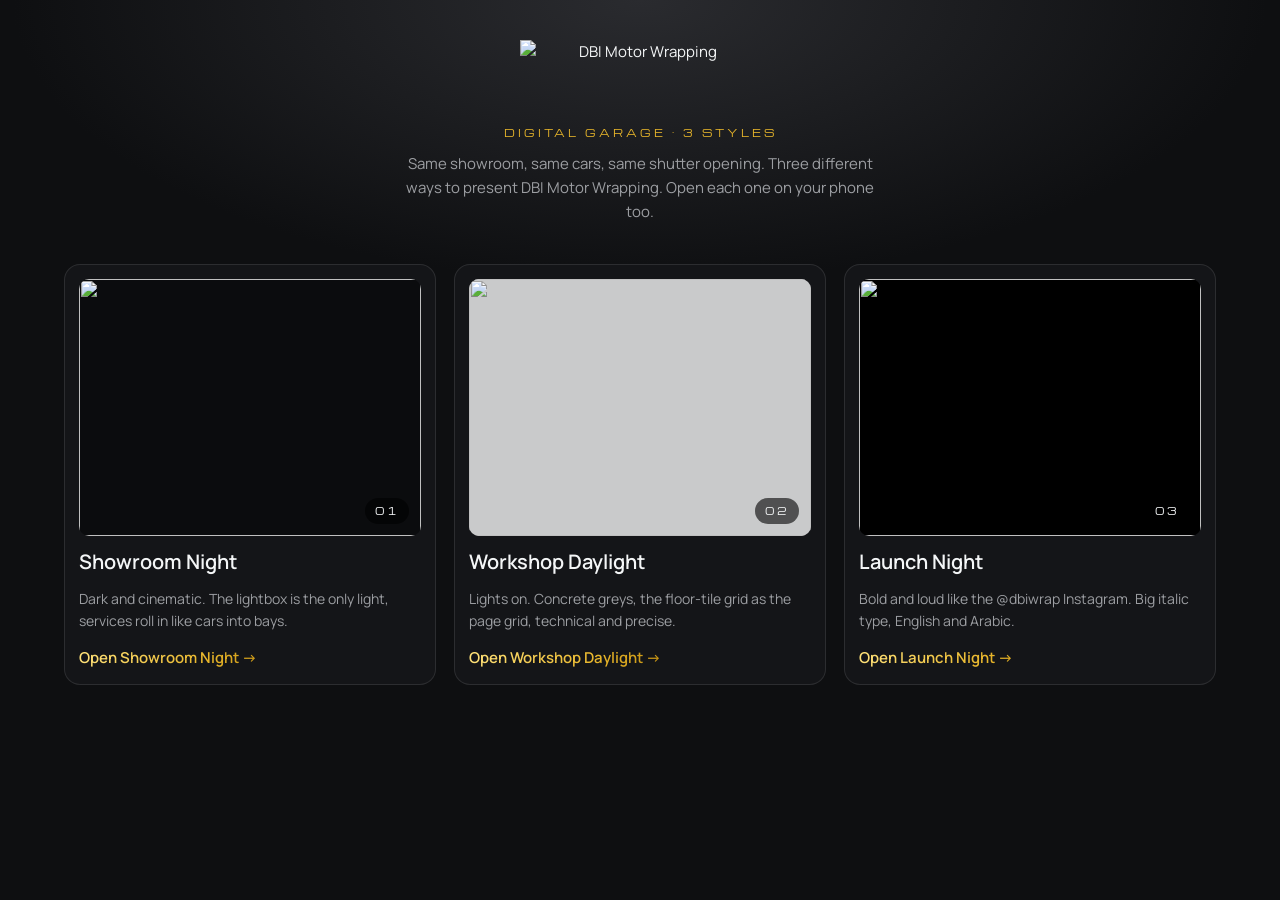
==== garage/index.html @ 8e256885 "DBI Digital Garage: three redesigns sharing the shutter + Lights On opening Showroom Night, Workshop" ====
<!doctype html>
<html lang="en">
<head>
<meta charset="utf-8">
<meta name="viewport" content="width=device-width,initial-scale=1,viewport-fit=cover">
<title>DBI Digital Garage</title>
<meta name="theme-color" content="#0E0F11">
<link rel="icon" href="media/favicon-192x192.png">
<link rel="preconnect" href="https://fonts.googleapis.com">
<link rel="preconnect" href="https://fonts.gstatic.com" crossorigin>
<link href="https://fonts.googleapis.com/css2?family=Michroma&family=Manrope:wght@400;600&display=swap" rel="stylesheet">
<style>
  :root{--black:#0E0F11;--line:rgba(255,255,255,.1);--gold-grad:linear-gradient(100deg,#FFE27A 0%,#E7B52A 38%,#B8860B 62%,#F2C94C 100%);color-scheme:dark}
  *{box-sizing:border-box}
  body{margin:0;min-height:100svh;background:radial-gradient(70% 45% at 50% 0%,#2a2b2f,var(--black) 70%);color:#F4F6F7;font:400 15px/1.6 Manrope,system-ui,sans-serif;
    padding:calc(40px + env(safe-area-inset-top,0px)) clamp(16px,5vw,64px) 48px}
  header{display:grid;justify-items:center;gap:14px;text-align:center;margin-bottom:40px}
  header img{width:min(240px,60vw);height:auto}
  header p{margin:0;color:#9C9EA2;max-width:52ch}
  .label{font:400 10px/1 Michroma,sans-serif;letter-spacing:.3em;text-transform:uppercase;color:#E7B52A}
  .grid{display:grid;grid-template-columns:repeat(3,1fr);gap:18px;max-width:1200px;margin:0 auto}
  a.card{display:grid;gap:14px;text-decoration:none;color:inherit;border:1px solid var(--line);border-radius:16px;padding:14px;background:#141518;transition:transform .25s,border-color .25s}
  a.card:hover{transform:translateY(-4px);border-color:#E7B52A}
  .sw{aspect-ratio:4/3;border-radius:10px;overflow:hidden;position:relative}
  .sw img{width:100%;height:100%;object-fit:cover;display:block}
  .sw i{position:absolute;inset:auto 12px 12px auto;font:400 10px/1 Michroma,sans-serif;letter-spacing:.2em;background:rgba(0,0,0,.6);padding:8px 10px;border-radius:999px}
  a.card h2{margin:0;font:600 20px/1.2 Manrope,sans-serif}
  a.card p{margin:0;color:#9C9EA2;font-size:14px}
  .go{font-weight:600;background:var(--gold-grad);-webkit-background-clip:text;background-clip:text;color:transparent}
  .night .sw{background:#0B0C0E}.day .sw{background:#C9CACB}.launch .sw{background:#000}
  @media (max-width:860px){.grid{grid-template-columns:1fr}}
</style>
</head>
<body>
<header>
  <img src="media/dbi-logo.png" alt="DBI Motor Wrapping" width="1019" height="315">
  <span class="label">Digital Garage · 3 styles</span>
  <p>Same showroom, same cars, same shutter opening. Three different ways to present DBI Motor Wrapping. Open each one on your phone too.</p>
</header>
<div class="grid">
  <a class="card night" href="night/"><div class="sw"><img src="media/ppf-1.jpg" alt=""><i>01</i></div><h2>Showroom Night</h2><p>Dark and cinematic. The lightbox is the only light, services roll in like cars into bays.</p><span class="go">Open Showroom Night →</span></a>
  <a class="card day" href="daylight/"><div class="sw"><img src="media/sq-09.jpg" alt=""><i>02</i></div><h2>Workshop Daylight</h2><p>Lights on. Concrete greys, the floor-tile grid as the page grid, technical and precise.</p><span class="go">Open Workshop Daylight →</span></a>
  <a class="card launch" href="launch/"><div class="sw"><img src="media/sq-h11.jpg" alt=""><i>03</i></div><h2>Launch Night</h2><p>Bold and loud like the @dbiwrap Instagram. Big italic type, English and Arabic.</p><span class="go">Open Launch Night →</span></a>
</div>
</body>
</html>
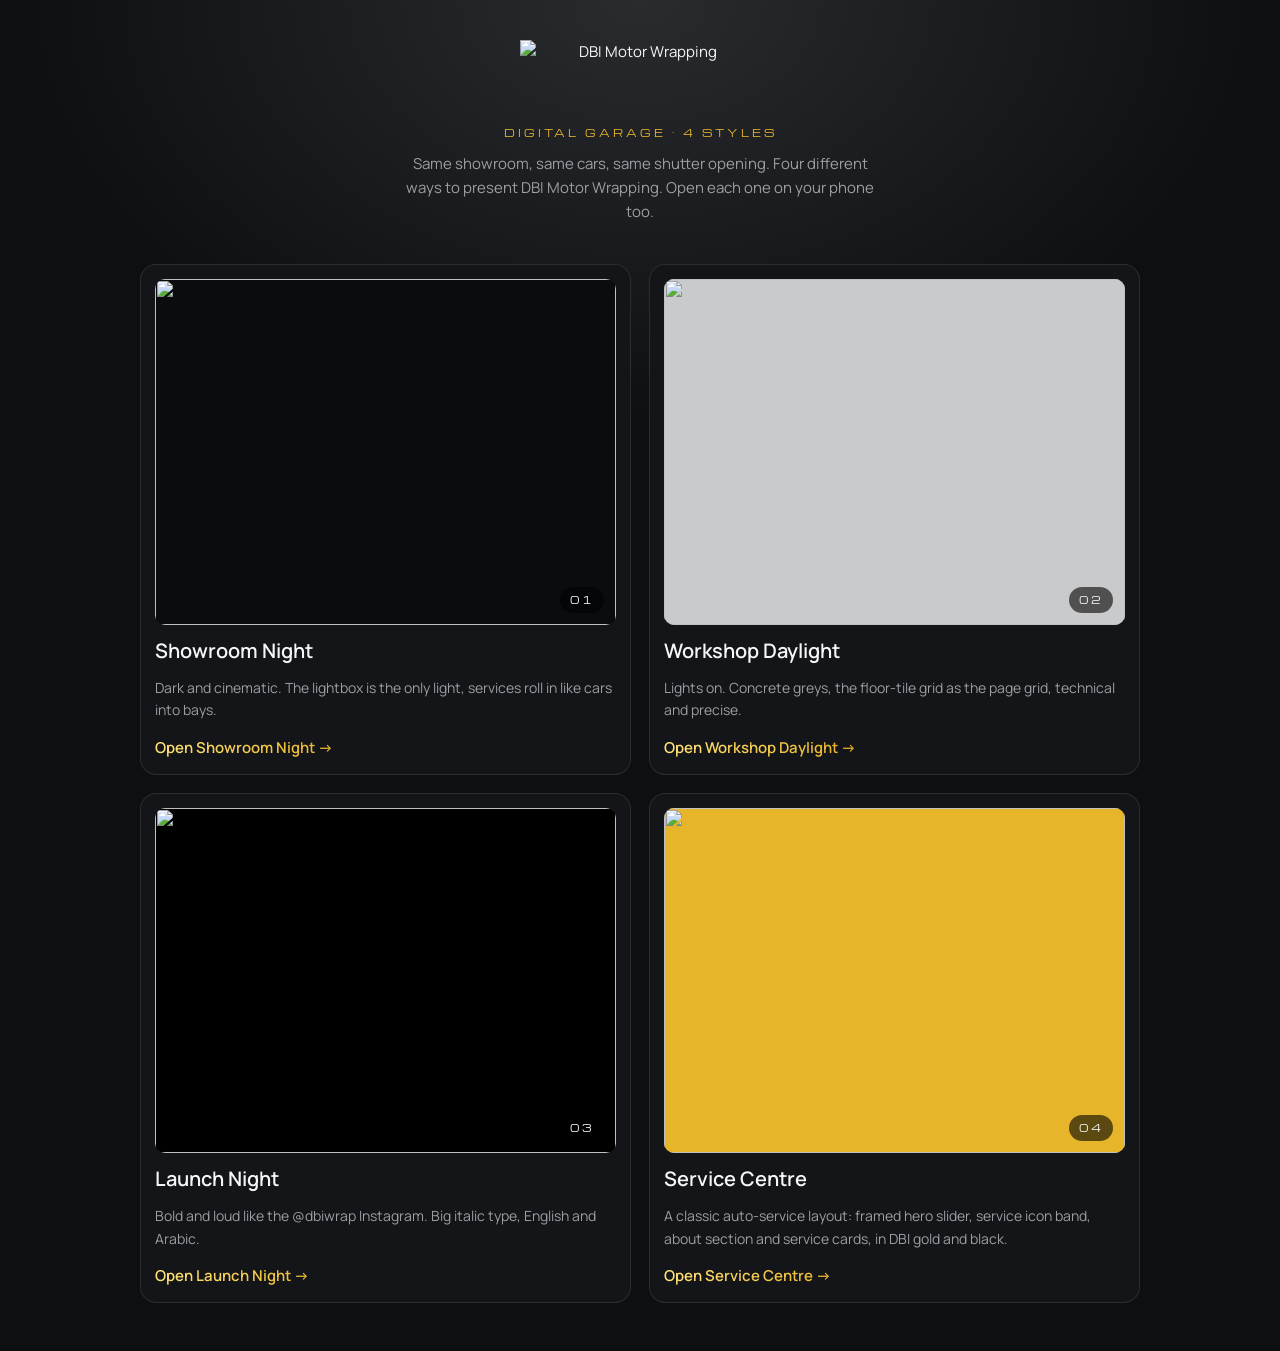
==== commit 974037a2: "Digital Garage: add Service Centre style (4th) Classic auto-service layout in DBI gold and black: fr" ====
--- a/garage/index.html
+++ b/garage/index.html
@@ -18,7 +18,7 @@
   header img{width:min(240px,60vw);height:auto}
   header p{margin:0;color:#9C9EA2;max-width:52ch}
   .label{font:400 10px/1 Michroma,sans-serif;letter-spacing:.3em;text-transform:uppercase;color:#E7B52A}
-  .grid{display:grid;grid-template-columns:repeat(3,1fr);gap:18px;max-width:1200px;margin:0 auto}
+  .grid{display:grid;grid-template-columns:repeat(2,1fr);gap:18px;max-width:1000px;margin:0 auto}
   a.card{display:grid;gap:14px;text-decoration:none;color:inherit;border:1px solid var(--line);border-radius:16px;padding:14px;background:#141518;transition:transform .25s,border-color .25s}
   a.card:hover{transform:translateY(-4px);border-color:#E7B52A}
   .sw{aspect-ratio:4/3;border-radius:10px;overflow:hidden;position:relative}
@@ -27,20 +27,21 @@
   a.card h2{margin:0;font:600 20px/1.2 Manrope,sans-serif}
   a.card p{margin:0;color:#9C9EA2;font-size:14px}
   .go{font-weight:600;background:var(--gold-grad);-webkit-background-clip:text;background-clip:text;color:transparent}
-  .night .sw{background:#0B0C0E}.day .sw{background:#C9CACB}.launch .sw{background:#000}
+  .service .sw{background:#E7B52A}.night .sw{background:#0B0C0E}.day .sw{background:#C9CACB}.launch .sw{background:#000}
   @media (max-width:860px){.grid{grid-template-columns:1fr}}
 </style>
 </head>
 <body>
 <header>
   <img src="media/dbi-logo.png" alt="DBI Motor Wrapping" width="1019" height="315">
-  <span class="label">Digital Garage · 3 styles</span>
-  <p>Same showroom, same cars, same shutter opening. Three different ways to present DBI Motor Wrapping. Open each one on your phone too.</p>
+  <span class="label">Digital Garage · 4 styles</span>
+  <p>Same showroom, same cars, same shutter opening. Four different ways to present DBI Motor Wrapping. Open each one on your phone too.</p>
 </header>
 <div class="grid">
   <a class="card night" href="night/"><div class="sw"><img src="media/ppf-1.jpg" alt=""><i>01</i></div><h2>Showroom Night</h2><p>Dark and cinematic. The lightbox is the only light, services roll in like cars into bays.</p><span class="go">Open Showroom Night →</span></a>
   <a class="card day" href="daylight/"><div class="sw"><img src="media/sq-09.jpg" alt=""><i>02</i></div><h2>Workshop Daylight</h2><p>Lights on. Concrete greys, the floor-tile grid as the page grid, technical and precise.</p><span class="go">Open Workshop Daylight →</span></a>
   <a class="card launch" href="launch/"><div class="sw"><img src="media/sq-h11.jpg" alt=""><i>03</i></div><h2>Launch Night</h2><p>Bold and loud like the @dbiwrap Instagram. Big italic type, English and Arabic.</p><span class="go">Open Launch Night →</span></a>
+  <a class="card service" href="service/"><div class="sw"><img src="media/ppf-2.jpg" alt=""><i>04</i></div><h2>Service Centre</h2><p>A classic auto-service layout: framed hero slider, service icon band, about section and service cards, in DBI gold and black.</p><span class="go">Open Service Centre →</span></a>
 </div>
 </body>
 </html>
